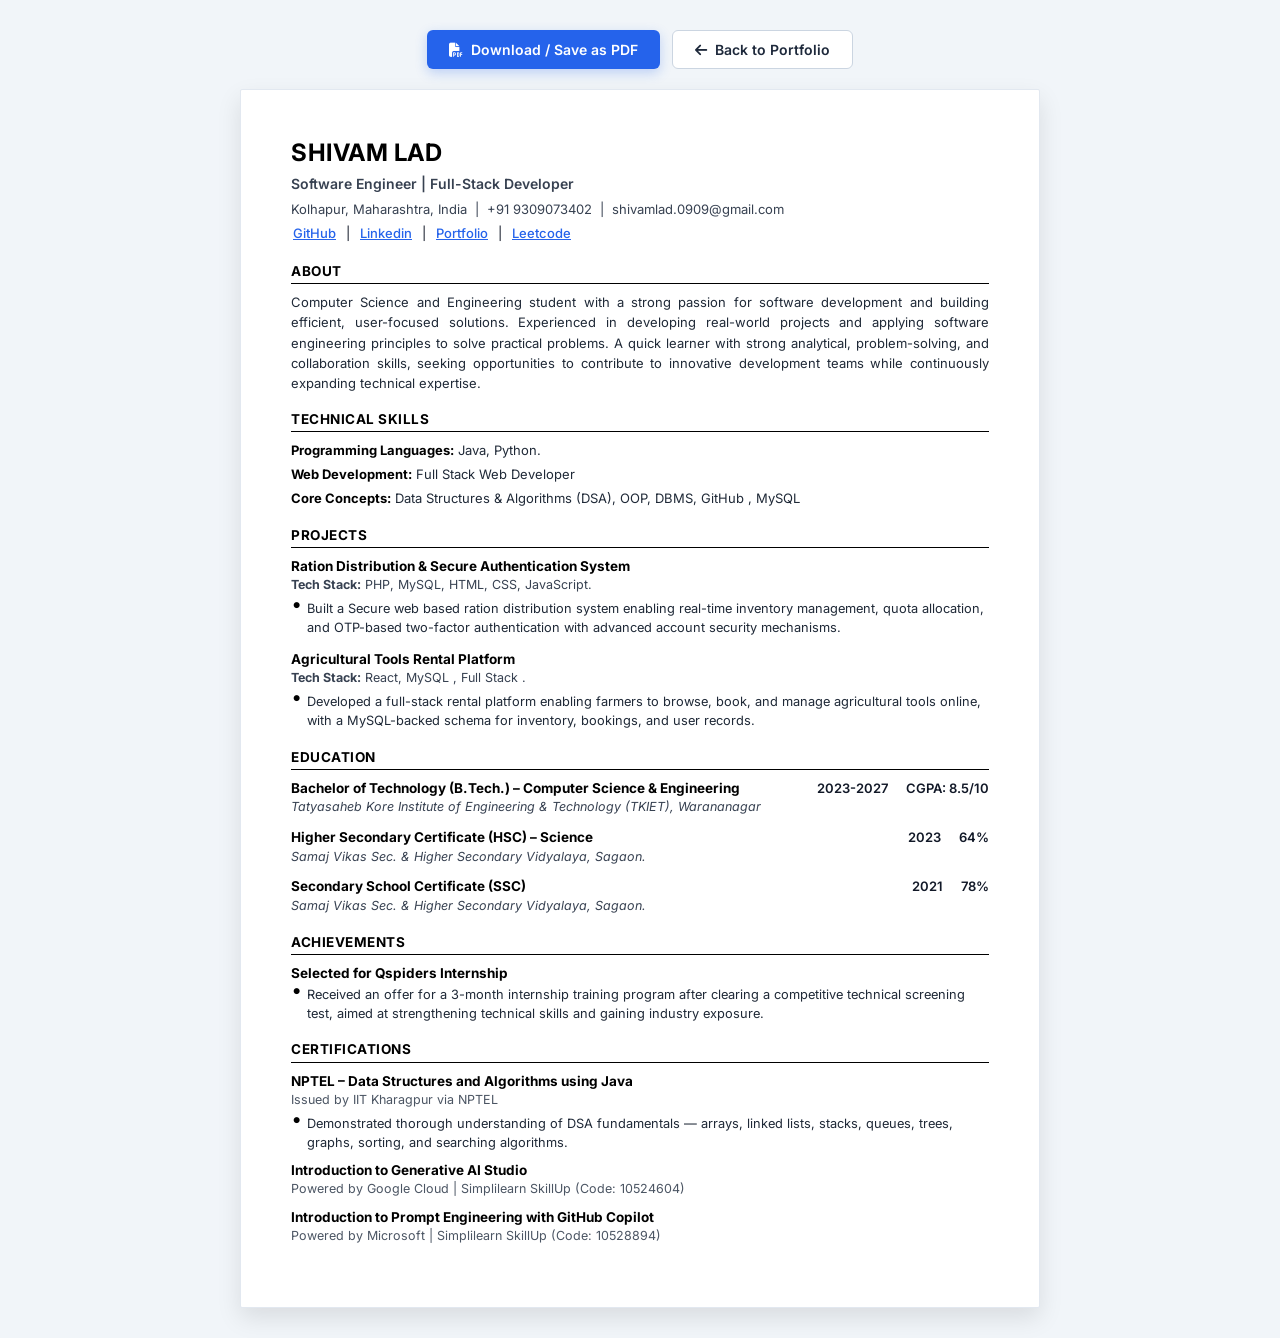
==== resume.html @ 92a3eb7a "change theme update portfolio" ====
<!DOCTYPE html>
<html lang="en">
<head>
    <meta charset="UTF-8">
    <meta name="viewport" content="width=device-width, initial-scale=1.0">
    <title>Shivam Lad - Resume PDF</title>
    <link href="https://fonts.googleapis.com/css2?family=Inter:wght@300;400;500;600;700&display=swap" rel="stylesheet">
    <link rel="stylesheet" href="https://cdnjs.cloudflare.com/ajax/libs/font-awesome/6.5.0/css/all.min.css">
    <style>
        :root {
            --text-dark: #1e293b;
            --text-muted: #475569;
            --link-color: #2563eb;
            --line-color: #334155;
            --bg-body: #f1f5f9;
        }

        * {
            margin: 0;
            padding: 0;
            box-sizing: border-box;
            font-family: 'Inter', -apple-system, BlinkMacSystemFont, "Segoe UI", Roboto, sans-serif;
        }

        body {
            background-color: var(--bg-body);
            color: var(--text-dark);
            padding: 30px 15px;
            display: flex;
            flex-direction: column;
            align-items: center;
            min-height: 100vh;
        }

        .resume-actions {
            margin-bottom: 20px;
            display: flex;
            gap: 12px;
            flex-wrap: wrap;
            justify-content: center;
        }

        .btn {
            padding: 10px 22px;
            border-radius: 6px;
            font-size: 14px;
            font-weight: 600;
            text-decoration: none;
            cursor: pointer;
            border: none;
            display: inline-flex;
            align-items: center;
            gap: 8px;
            transition: all 0.2s ease;
        }

        .btn-primary {
            background: #2563eb;
            color: #ffffff;
            box-shadow: 0 4px 12px rgba(37, 99, 235, 0.25);
        }

        .btn-primary:hover {
            background: #1d4ed8;
            transform: translateY(-1px);
        }

        .btn-secondary {
            background: #ffffff;
            color: var(--text-dark);
            border: 1px solid #cbd5e1;
        }

        .btn-secondary:hover {
            background: #f8fafc;
            border-color: #2563eb;
            color: #2563eb;
        }

        /* Precise PDF Paper Simulation */
        .pdf-page {
            width: 100%;
            max-width: 800px;
            background: #ffffff;
            padding: 45px 50px;
            box-shadow: 0 10px 25px rgba(0, 0, 0, 0.1);
            border: 1px solid #e2e8f0;
            border-radius: 2px;
            font-size: 13.5px;
            line-height: 1.5;
            color: #111827;
        }

        /* Header Layout */
        .pdf-header {
            margin-bottom: 18px;
        }

        .pdf-header h1 {
            font-size: 24px;
            font-weight: 700;
            color: #000000;
            letter-spacing: 0.5px;
            text-transform: uppercase;
            margin-bottom: 2px;
        }

        .pdf-header .subtitle {
            font-size: 14px;
            font-weight: 600;
            color: #374151;
            margin-bottom: 6px;
        }

        .pdf-header .contact-line {
            font-size: 13px;
            color: #374151;
            margin-bottom: 4px;
        }

        .pdf-header .links-line {
            font-size: 13px;
        }

        .pdf-header .links-line a {
            color: #2563eb;
            text-decoration: underline;
            margin: 0 2px;
            font-weight: 500;
        }

        /* Section Styling */
        .pdf-section {
            margin-top: 16px;
            margin-bottom: 16px;
        }

        .pdf-section-title {
            font-size: 13.5px;
            font-weight: 700;
            color: #000000;
            text-transform: uppercase;
            letter-spacing: 0.5px;
            border-bottom: 1px solid #000000;
            padding-bottom: 2px;
            margin-bottom: 8px;
        }

        .pdf-text {
            font-size: 13px;
            line-height: 1.55;
            color: #1f2937;
            text-align: justify;
        }

        /* Skills List */
        .pdf-skills-list {
            font-size: 13px;
            line-height: 1.6;
            color: #1f2937;
        }

        .pdf-skills-list div {
            margin-bottom: 3px;
        }

        .pdf-skills-list strong {
            font-weight: 700;
            color: #000000;
        }

        /* Items (Projects, Education, Certs) */
        .pdf-item {
            margin-bottom: 12px;
        }

        .pdf-item-head {
            display: flex;
            justify-content: space-between;
            align-items: baseline;
        }

        .pdf-item-title {
            font-size: 13.5px;
            font-weight: 700;
            color: #000000;
        }

        .pdf-item-meta {
            font-size: 13px;
            font-weight: 600;
            color: #111827;
        }

        .pdf-item-sub {
            font-size: 12.5px;
            font-style: italic;
            color: #374151;
            margin-bottom: 4px;
        }

        .pdf-item-tech {
            font-size: 12.5px;
            color: #374151;
            margin-bottom: 4px;
        }

        .pdf-bullet-list {
            list-style: none;
            padding-left: 0;
            margin-top: 2px;
        }

        .pdf-bullet-list li {
            position: relative;
            padding-left: 16px;
            font-size: 12.8px;
            line-height: 1.5;
            color: #1f2937;
            margin-bottom: 3px;
        }

        .pdf-bullet-list li::before {
            content: "●";
            position: absolute;
            left: 2px;
            top: 0;
            font-size: 8px;
            color: #000000;
        }

        /* Print Media Styles */
        @media print {
            body {
                background: #ffffff;
                padding: 0;
            }
            .resume-actions {
                display: none !important;
            }
            .pdf-page {
                box-shadow: none;
                border: none;
                padding: 0;
                max-width: 100%;
                width: 100%;
            }
        }
    </style>
</head>
<body>

    <!-- Action Bar -->
    <div class="resume-actions">
        <button class="btn btn-primary" onclick="window.print()">
            <i class="fa-solid fa-file-pdf"></i> Download / Save as PDF
        </button>
        <a href="index.html" class="btn btn-secondary">
            <i class="fa-solid fa-arrow-left"></i> Back to Portfolio
        </a>
    </div>

    <!-- Exact Replica of Attached PDF Document -->
    <div class="pdf-page">
        
        <!-- Header -->
        <div class="pdf-header">
            <h1>SHIVAM LAD</h1>
            <div class="subtitle">Software Engineer | Full-Stack Developer</div>
            <div class="contact-line">
                Kolhapur, Maharashtra, India &nbsp;|&nbsp; +91 9309073402 &nbsp;|&nbsp; shivamlad.0909@gmail.com
            </div>
            <div class="links-line">
                <a href="https://github.com/Shivamlad5457" target="_blank">GitHub</a> &nbsp;|&nbsp;
                <a href="https://www.linkedin.com/in/shivam-lad-998b972ba/" target="_blank">Linkedin</a> &nbsp;|&nbsp;
                <a href="https://shivamlad5457.github.io/PORTFOLIO/" target="_blank">Portfolio</a> &nbsp;|&nbsp;
                <a href="https://leetcode.com/u/Shivamlad5457/" target="_blank">Leetcode</a>
            </div>
        </div>

        <!-- ABOUT -->
        <div class="pdf-section">
            <div class="pdf-section-title">ABOUT</div>
            <p class="pdf-text">
                Computer Science and Engineering student with a strong passion for software development and building efficient, user-focused solutions. Experienced in developing real-world projects and applying software engineering principles to solve practical problems. A quick learner with strong analytical, problem-solving, and collaboration skills, seeking opportunities to contribute to innovative development teams while continuously expanding technical expertise.
            </p>
        </div>

        <!-- TECHNICAL SKILLS -->
        <div class="pdf-section">
            <div class="pdf-section-title">TECHNICAL SKILLS</div>
            <div class="pdf-skills-list">
                <div><strong>Programming Languages:</strong> Java, Python.</div>
                <div><strong>Web Development:</strong> Full Stack Web Developer</div>
                <div><strong>Core Concepts:</strong> Data Structures & Algorithms (DSA), OOP, DBMS, GitHub , MySQL</div>
            </div>
        </div>

        <!-- PROJECTS -->
        <div class="pdf-section">
            <div class="pdf-section-title">PROJECTS</div>
            
            <div class="pdf-item">
                <div class="pdf-item-title">Ration Distribution & Secure Authentication System</div>
                <div class="pdf-item-tech"><strong>Tech Stack:</strong> PHP, MySQL, HTML, CSS, JavaScript.</div>
                <ul class="pdf-bullet-list">
                    <li>Built a Secure web based ration distribution system enabling real-time inventory management, quota allocation, and OTP-based two-factor authentication with advanced account security mechanisms.</li>
                </ul>
            </div>

            <div class="pdf-item">
                <div class="pdf-item-title">Agricultural Tools Rental Platform</div>
                <div class="pdf-item-tech"><strong>Tech Stack:</strong> React, MySQL , Full Stack .</div>
                <ul class="pdf-bullet-list">
                    <li>Developed a full-stack rental platform enabling farmers to browse, book, and manage agricultural tools online, with a MySQL-backed schema for inventory, bookings, and user records.</li>
                </ul>
            </div>
        </div>

        <!-- EDUCATION -->
        <div class="pdf-section">
            <div class="pdf-section-title">EDUCATION</div>

            <div class="pdf-item" style="margin-bottom: 10px;">
                <div class="pdf-item-head">
                    <span class="pdf-item-title">Bachelor of Technology (B.Tech.) – Computer Science & Engineering</span>
                    <span class="pdf-item-meta">2023-2027 &nbsp;&nbsp;&nbsp;&nbsp; CGPA: 8.5/10</span>
                </div>
                <div class="pdf-item-sub">Tatyasaheb Kore Institute of Engineering & Technology (TKIET), Warananagar</div>
            </div>

            <div class="pdf-item" style="margin-bottom: 10px;">
                <div class="pdf-item-head">
                    <span class="pdf-item-title">Higher Secondary Certificate (HSC) – Science</span>
                    <span class="pdf-item-meta">2023 &nbsp;&nbsp;&nbsp;&nbsp; 64%</span>
                </div>
                <div class="pdf-item-sub">Samaj Vikas Sec. & Higher Secondary Vidyalaya, Sagaon.</div>
            </div>

            <div class="pdf-item" style="margin-bottom: 10px;">
                <div class="pdf-item-head">
                    <span class="pdf-item-title">Secondary School Certificate (SSC)</span>
                    <span class="pdf-item-meta">2021 &nbsp;&nbsp;&nbsp;&nbsp; 78%</span>
                </div>
                <div class="pdf-item-sub">Samaj Vikas Sec. & Higher Secondary Vidyalaya, Sagaon.</div>
            </div>
        </div>

        <!-- ACHIEVEMENTS -->
        <div class="pdf-section">
            <div class="pdf-section-title">ACHIEVEMENTS</div>
            <div class="pdf-item">
                <div class="pdf-item-title">Selected for Qspiders Internship</div>
                <ul class="pdf-bullet-list">
                    <li>Received an offer for a 3-month internship training program after clearing a competitive technical screening test, aimed at strengthening technical skills and gaining industry exposure.</li>
                </ul>
            </div>
        </div>

        <!-- CERTIFICATIONS -->
        <div class="pdf-section">
            <div class="pdf-section-title">CERTIFICATIONS</div>
            <div class="pdf-item" style="margin-bottom: 8px;">
                <div class="pdf-item-title">NPTEL – Data Structures and Algorithms using Java</div>
                <div class="pdf-item-sub" style="font-style: normal; color: #4b5563;">Issued by IIT Kharagpur via NPTEL</div>
                <ul class="pdf-bullet-list">
                    <li>Demonstrated thorough understanding of DSA fundamentals — arrays, linked lists, stacks, queues, trees, graphs, sorting, and searching algorithms.</li>
                </ul>
            </div>
            <div class="pdf-item" style="margin-bottom: 8px;">
                <div class="pdf-item-title">Introduction to Generative AI Studio</div>
                <div class="pdf-item-sub" style="font-style: normal; color: #4b5563;">Powered by Google Cloud | Simplilearn SkillUp (Code: 10524604)</div>
            </div>
            <div class="pdf-item" style="margin-bottom: 8px;">
                <div class="pdf-item-title">Introduction to Prompt Engineering with GitHub Copilot</div>
                <div class="pdf-item-sub" style="font-style: normal; color: #4b5563;">Powered by Microsoft | Simplilearn SkillUp (Code: 10528894)</div>
            </div>
        </div>

    </div>

</body>
</html>
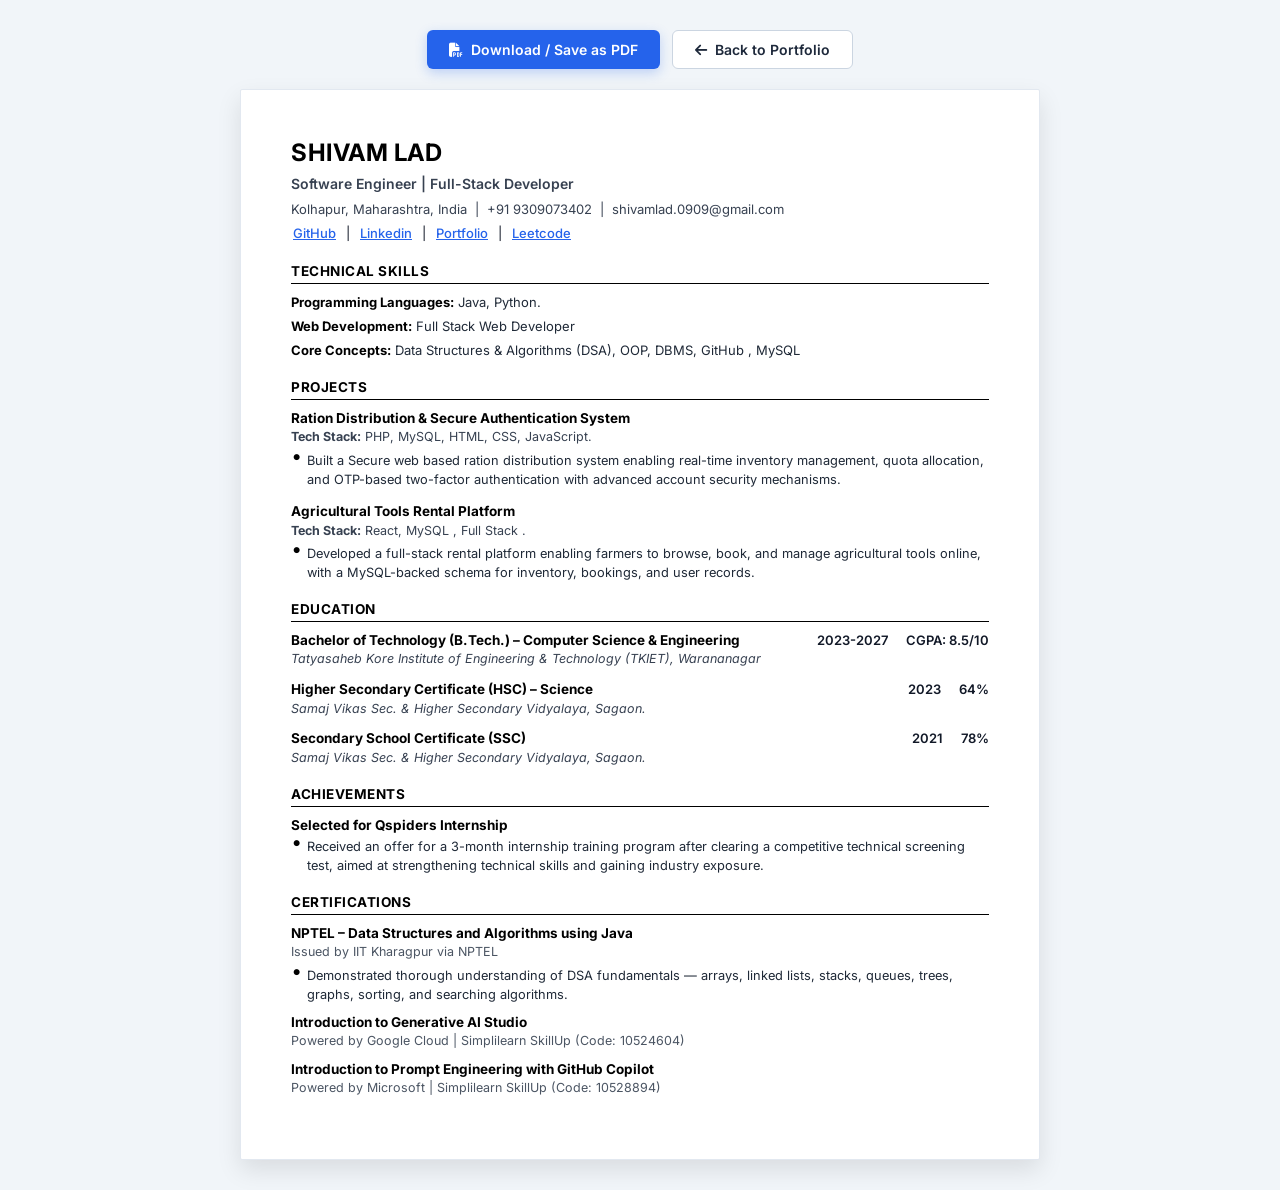
==== commit a5e95c6f: "add urls in resume" ====
--- a/resume.html
+++ b/resume.html
@@ -278,7 +278,7 @@
             </div>
         </div>
 
-        <!-- ABOUT -->
+        <!-- ABOUT -- >
         <div class="pdf-section">
             <div class="pdf-section-title">ABOUT</div>
             <p class="pdf-text">
